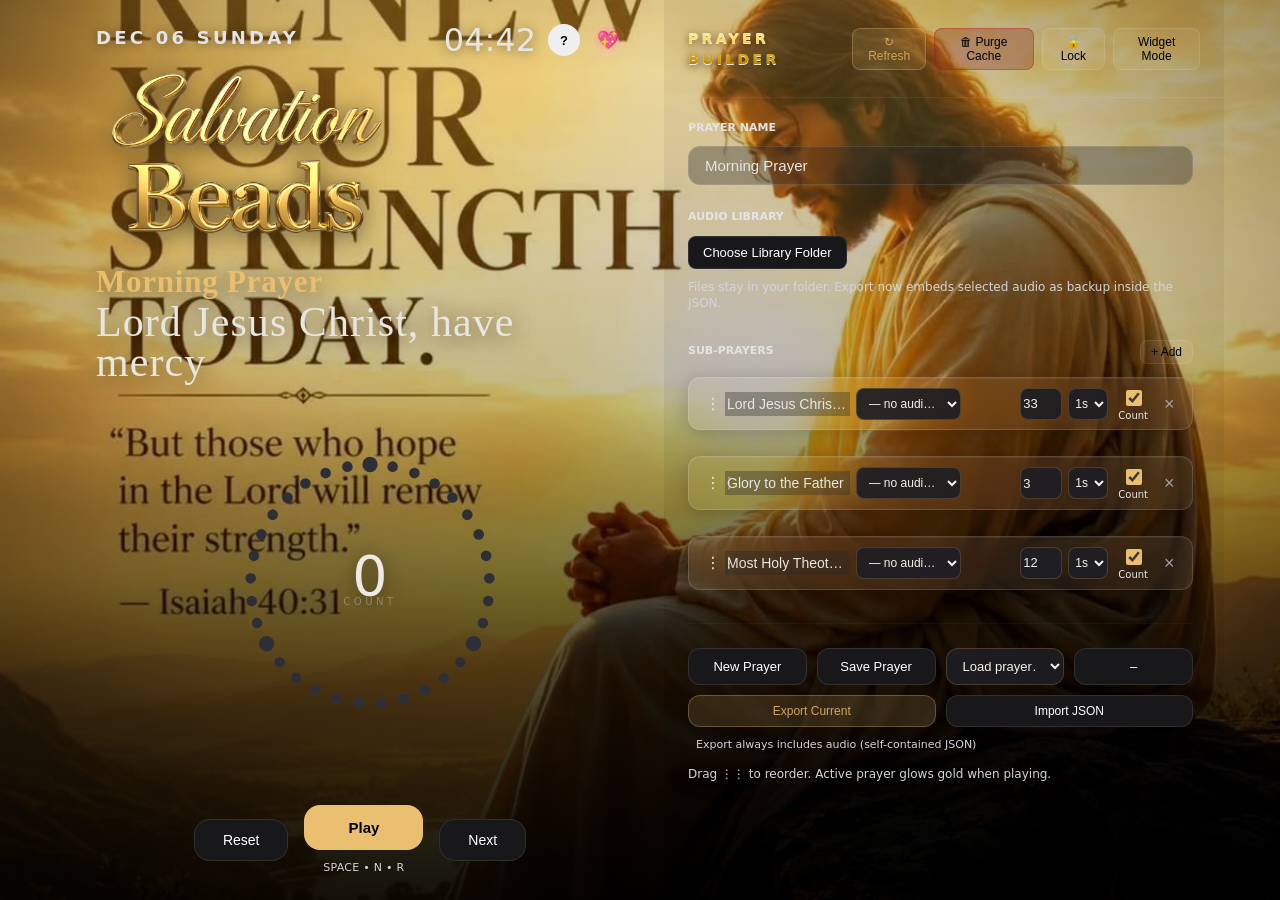
==== IndexApp.html @ ca75419f "Add files via upload" ====
<!DOCTYPE html>
<html lang="en">
<head>
<meta charset="UTF-8">
<meta name="viewport" content="width=device-width, initial-scale=1.0, maximum-scale=1.0">
<title>Salvation Beads</title>
<link rel="stylesheet" href="libs/tailwind.css">
<script src="libs/Sortable.min.js"></script>
<script src="libs/idb-keyval.js"></script>
<link href="fonts/fonts.css" rel="stylesheet">
<style>
:root { --accent:#B48425; }
html,body { background:#070708; color:#e8e6e1; overscroll-behavior:none; }
body { font-family:'Inter', system-ui, -apple-system, sans-serif; -webkit-font-smoothing:antialiased; }
.font-playfair { font-family:'Playfair Display', serif; }
.tabular { font-variant-numeric: tabular-nums; }

.glass-widget {
  background: rgba(15,15,18,0.72);
  backdrop-filter: blur(24px) saturate(1.2);
  -webkit-backdrop-filter: blur(24px) saturate(1.2);
  border: 1px solid rgba(255,255,255,0.12);
  border-radius: 24px;
  box-shadow: 0 20px 60px rgba(0,0,0,0.5);
}

.prayer-card {
  border:1px solid rgba(255,255,255,0.08);
  transition: all 0.35s cubic-bezier(0.2,0.8,0.2,1);
}
.prayer-card.active-prayer {
  border-color: var(--accent) !important;
  box-shadow: 0 0 0 2px var(--accent), 0 0 0 4px color-mix(in srgb, var(--accent) 20%, transparent), 0 0 24px color-mix(in srgb, var(--accent) 65%, transparent);
  animation: glowPulse 2s ease-in-out infinite;
  transform: translateZ(0);
}
@keyframes glowPulse {
  0%,100% { box-shadow: 0 0 0 2px var(--accent), 0 0 0 4px color-mix(in srgb, var(--accent) 20%, transparent), 0 0 20px color-mix(in srgb, var(--accent) 55%, transparent); }
  50% { box-shadow: 0 0 0 2px var(--accent), 0 0 0 6px color-mix(in srgb, var(--accent) 35%, transparent), 0 0 32px color-mix(in srgb, var(--accent) 90%, transparent); }
}

.prayer-card.clickable { cursor:pointer; }
.prayer-card.clickable:hover { background: rgba(255,255,255,0.08) !important; border-color: rgba(255,255,255,0.18) !important; }
.prayer-card.playable::after { content:'\25B6'; position:absolute; top:8px; right:10px; font-size:10px; color:var(--accent); opacity:0; transition: opacity 0.2s; }
.prayer-card.playable:hover::after { opacity:1; }

.no-glow .prayer-card.active-prayer {
  animation: none !important;
  box-shadow: none !important;
  border-width: 2px;
}

.bead { fill:#2E2E36; stroke: rgba(255,255,255,0.04); stroke-width:0.6; transition: fill 0.45s cubic-bezier(0.2,0.8,0.2,1), filter 0.45s, r 0.3s, opacity 0.4s; }
.bead-halo { fill: var(--accent); opacity:0; filter: blur(4px); transition: opacity 0.45s, transform 0.45s; pointer-events:none; }
.bead.active { fill: var(--accent); filter: drop-shadow(0 0 8px color-mix(in srgb, var(--accent) 90%, transparent)) drop-shadow(0 0 16px color-mix(in srgb, var(--accent) 70%, transparent)) drop-shadow(0 0 28px color-mix(in srgb, var(--accent) 45%, transparent)); }
.bead.active { r: 7.5; }
.bead.active + .bead-halo, .bead-halo.active { opacity: 0.42; }
.bead.dim { opacity:0.55; }

.resize-handle {
  position:absolute; bottom:8px; right:8px; width:22px; height:22px;
  cursor:nwse-resize; opacity:.6;
  background: linear-gradient(135deg, transparent 0%, transparent 50%, rgba(255,255,255,0.35) 50%, rgba(255,255,255,0.35) 60%, transparent 60%);
  border-radius:0 0 16px 0;
}
.resize-handle:hover { opacity:1; }



::-webkit-scrollbar { width:32px; height:32px; } 
::-webkit-scrollbar-track { background:rgba(10,10,12,0.35); } 
::-webkit-scrollbar-thumb { 
  background-color:#B48425;
  border-radius:16px; 
  border:4px solid rgba(10,10,12,0.35);
  /* thicker thumb - more visible grip */
  box-shadow: 
    inset 0 1px 0 rgba(0,0,0,0.4),
    inset 0 -1px 0 rgba(255,255,255,0.15),
    inset 0 4px 0 rgba(10,10,12,0.35),
    inset 0 -4px 0 rgba(10,10,12,0.35);
  min-height: 56px;
}
::-webkit-scrollbar-thumb:hover { 
  background-color:#d4a55f;
  border:3px solid rgba(10,10,12,0.35);
}
::-webkit-scrollbar-thumb:active {
  background-color:#e6b86e;
}
* { scrollbar-width: auto; scrollbar-color: #B48425 rgba(10,10,12,0.35); }

/* BLUE ALTERNATIVE - uncomment to use blue bar
::-webkit-scrollbar { width:32px; height:32px; } 
::-webkit-scrollbar-track { background:rgba(10,10,12,0.35); } 
::-webkit-scrollbar-thumb { 
  background-color:#B48425;
  border-radius:16px; 
  border:4px solid rgba(10,10,12,0.35);
  /* thicker thumb - more visible grip */
  box-shadow: 
    inset 0 1px 0 rgba(0,0,0,0.4),
    inset 0 -1px 0 rgba(255,255,255,0.15),
    inset 0 4px 0 rgba(10,10,12,0.35),
    inset 0 -4px 0 rgba(10,10,12,0.35);
  min-height: 56px;
}
::-webkit-scrollbar-thumb:hover { 
  background-color:#d4a55f;
  border:3px solid rgba(10,10,12,0.35);
}
::-webkit-scrollbar-thumb:active {
  background-color:#e6b86e;
}
* { scrollbar-width: auto; scrollbar-color: #B48425 rgba(10,10,12,0.35); }
*/


@media (max-width: 390px) {
  .prayer-card { padding:0.75rem !important; }
}

#cinematicBg.show { opacity:1 !important; }
#cinematicBg.kenburns {
  animation: kenBurnsSlow 12s ease-in-out infinite alternate;
  will-change: transform;
}
@keyframes kenBurnsSlow {
  0% { transform: scale(1) translate(0,0); }
  100% { transform: scale(1.18) translate(-2.0%, -2.2%); }
}
@media (prefers-reduced-motion: reduce) {
  #cinematicBg.kenburns { animation: none; }
}
#cinematicOverlay.show { opacity:1 !important; }

.theme-card.featured { grid-column: 1 / -1; aspect-ratio: 21/9; border: 2px solid var(--accent); }
.theme-card.featured .theme-info { background: linear-gradient(to top, rgba(0,0,0,0.94) 0%, rgba(0,0,0,0.4) 60%, transparent 100%); }
.saturated-badge { position:absolute; top:8px; right:8px; font-size:10px; padding:3px 8px; border-radius:999px; background: rgba(255,255,255,0.92); color:#000; font-weight:700; letter-spacing:0.04em; }


#themePicker {
  background: rgba(18,18,20,0.88);
  backdrop-filter: blur(28px) saturate(1.3);
  -webkit-backdrop-filter: blur(28px) saturate(1.3);
  border: 1px solid rgba(255,255,255,0.12);
  box-shadow: 0 24px 80px rgba(0,0,0,0.6), 0 0 0 1px rgba(255,255,255,0.05) inset;
}
.theme-card {
  position:relative; border-radius:18px; overflow:hidden; cursor:pointer;
  border:2px solid rgba(255,255,255,0.08); transition: all 0.35s cubic-bezier(0.2,0.8,0.2,1);
  aspect-ratio: 16/10; background:#111;
}
.theme-card:hover { transform: translateY(-3px) scale(1.02); border-color: rgba(255,255,255,0.22); box-shadow: 0 12px 32px rgba(0,0,0,0.4); }
.theme-card.active { border-color: var(--accent); box-shadow: 0 0 0 3px color-mix(in srgb, var(--accent) 28%, transparent), 0 16px 40px rgba(0,0,0,0.5); }
.theme-card img { width:100%; height:100%; object-fit:cover; transition: transform 0.6s ease; }
.theme-card:hover img { transform: scale(1.08); }
.theme-card .theme-info { position:absolute; inset:auto 0 0 0; background: linear-gradient(to top, rgba(0,0,0,0.92) 0%, rgba(0,0,0,0.5) 50%, transparent 100%); padding:12px 12px 10px; }
.theme-card .theme-dot { width:10px; height:10px; border-radius:50%; display:inline-block; box-shadow: 0 0 8px currentColor; }
.cinematic-active #rightPanel { background: rgba(11,11,14,0.05) !important; backdrop-filter: blur(16px) saturate(1.25); -webkit-backdrop-filter: blur(16px) saturate(1.25); }
.cinematic-active h1, .cinematic-active #prayerName { text-shadow: 0 2px 24px rgba(0,0,0,0.6), 0 0 40px color-mix(in srgb, var(--accent) 30%, transparent); }
.cinematic-active #dateLabel, .cinematic-active #timeLabel { text-shadow: 0 1px 12px rgba(0,0,0,0.5); }

/* subtle vignette for cinematic */
.cinematic-active::after { content:''; position:fixed; inset:0; z-index:1; pointer-events:none; background: radial-gradient(ellipse at center, transparent 60%, rgba(0,0,0,0.35) 100%); }



/* --- LUX GOLD TITLE from image_f8ab80.png --- */
.gold-salvation-stack {
  display:flex;
  flex-direction:column;
  align-items:flex-start;
  line-height:0.82;
  margin-bottom: 6px;
}
.gold-salvation-stack .line1 {
  font-family:'Inter', system-ui, sans-serif;
  font-weight:800;
  font-size: clamp(32px, 6.5vw, 52px);
  letter-spacing: 0.04em;
  text-transform: uppercase;
  background: linear-gradient(180deg, #F5E6A8 0%, #E8C96A 18%, #C99700 48%, #9A7A0A 78%, #6B4F04 100%);
  -webkit-background-clip:text;
  background-clip:text;
  -webkit-text-fill-color: transparent;
  color: transparent;
  filter: drop-shadow(0 1px 0 rgba(255,248,220,0.8)) drop-shadow(0 4px 8px rgba(0,0,0,0.4));
  -webkit-text-stroke: 0.6px rgba(90,64,0,0.5);
}
.gold-salvation-stack .line2 {
  font-family:'Playfair Display', serif;
  font-weight:500;
  font-style: italic;
  font-size: clamp(30px, 6vw, 48px);
  letter-spacing: 0.02em;
  text-transform: uppercase;
  margin-top: 2px;
  background: linear-gradient(180deg, #FFF2C2 0%, #FFD86B 22%, #C99700 58%, #8B6508 100%);
  -webkit-background-clip:text;
  background-clip:text;
  -webkit-text-fill-color: transparent;
  color: transparent;
  filter: drop-shadow(0 1px 0 rgba(255,248,220,0.6)) drop-shadow(0 3px 6px rgba(0,0,0,0.35));
  opacity: 0.95;
}
.gold-salvation-stack .underline {
  display:block;
  width: 86px;
  height: 1px;
  margin-top: 12px;
  background: linear-gradient(90deg, transparent 0%, #C99700 20%, #C99700 80%, transparent 100%);
  opacity: 0.6;
}


/* --- Prayer Name gets theme glow color (release fix) --- */
.theme-glow-text {
  color: var(--accent);
  text-shadow: 0 0 14px color-mix(in srgb, var(--accent) 55%, transparent), 0 0 28px color-mix(in srgb, var(--accent) 35%, transparent), 0 2px 12px rgba(0,0,0,0.5);
  transition: color 0.45s ease, text-shadow 0.45s ease;
}
.cinematic-active .theme-glow-text {
  text-shadow: 0 0 18px color-mix(in srgb, var(--accent) 70%, transparent), 0 0 36px color-mix(in srgb, var(--accent) 45%, transparent), 0 3px 20px rgba(0,0,0,0.6);
}

/* 40% bigger middle text - v12 enhancement */
#prayerName { text-shadow: 0 2px 20px rgba(0,0,0,0.4); }
#subPrayerName { text-shadow: 0 2px 24px rgba(0,0,0,0.55), 0 0 40px color-mix(in srgb, var(--accent) 18%, transparent); }
@media (max-width: 640px) {
  #prayerName { font-size: 26px !important; }
  #subPrayerName { font-size: 32px !important; line-height:1.05 !important; }
}


/* V11 POLISH - white text everywhere, thinner rows, transparent X, 2-col themes, shorter audio dropdown, fixed beads */
.sub-name, .prayer-card, .prayer-card * { color: #e8e6e1 !important; }
.prayer-card input, .prayer-card select, #prayerTitle, #loadPrayer { color: #e8e6e1 !important; background-color: rgba(39,39,42,0.35) !important; border-color: rgba(255,255,255,0.12) !important; }
.prayer-card input::placeholder { color: rgba(232,230,225,0.45) !important; }
.repeats, .pause, .audio-select { color: #e8e6e1 !important; }
.del { background: transparent !important; border: none !important; box-shadow: none !important; color: #a1a1aa !important; }
.del:hover { color: #f87171 !important; }
.insert-zone { height: 10px !important; margin: -4px 0 !important; display: flex !important; align-items: center; }
.insert-zone .insert-btn { opacity: 0; transition: opacity 0.15s; }
.insert-zone:hover .insert-btn { opacity: 1 !important; }
.prayer-card { padding: 0.55rem 0.75rem !important; min-height: 0 !important; }
.prayer-card .repeats, .prayer-card .pause, .prayer-card .audio-select { height: 32px !important; }
#themeGrid { grid-template-columns: repeat(2, minmax(0,1fr)) !important; gap: 0.75rem !important; }
.theme-card { border-radius: 14px !important; aspect-ratio: 16/10 !important; }
.theme-card.featured { grid-column: 1 / -1 !important; aspect-ratio: 21/9 !important; }
@media (min-width: 1024px) { #themeGrid { grid-template-columns: repeat(3, minmax(0,1fr)) !important; } }
@media (max-width: 640px) { #themeGrid { grid-template-columns: 1fr !important; } }
/* Horizontal scrollbar restored - no left-fixed to keep beads circle */

#prayerList { width:100%; max-width:100%; box-sizing:border-box; }



/* GRID FIX for offline - restores 4-col / 2-col bottom buttons */
.grid { display: grid; }
.grid-cols-4 { grid-template-columns: repeat(4, minmax(0, 1fr)); }
.grid-cols-2 { grid-template-columns: repeat(2, minmax(0, 1fr)); }
.gap-2\.5 { gap: 0.625rem; }
.col-span-1 { grid-column: span 1 / span 1; }





.prayer-card{
  flex-wrap:nowrap !important;
  width:100% !important;
  max-width:100% !important;
  min-width:0 !important;
  box-sizing:border-box !important;
  gap:6px !important;
  align-items:center !important;
}
.prayer-card .drag-handle{flex:0 0 18px !important;width:18px !important;min-width:18px !important;max-width:18px !important;text-align:center}
.prayer-card .sub-name{
  flex:0 1 26% !important;
  width:26% !important;
  min-width:60px !important;
  max-width:26% !important;
  box-sizing:border-box !important;
  overflow:hidden;
  text-overflow:ellipsis;
  white-space:nowrap;
}
.prayer-card .audio-select{
  flex:0 1 22% !important;
  width:22% !important;
  min-width:75px !important;
  max-width:22% !important;
  box-sizing:border-box !important;
  white-space:nowrap !important;
  overflow:hidden !important;
  text-overflow:ellipsis !important;
  display:block;
}
.prayer-card .audio-select option{
  max-width:100%;
  overflow:hidden;
  text-overflow:ellipsis;
  white-space:nowrap;
}
/* keep select box fixed even when option text is very long */
.prayer-card select.audio-select{
  text-overflow:ellipsis !important;
}
.prayer-card .repeats{
  flex:0 0 34px !important;
  width:34px !important;
  min-width:34px !important;
  max-width:34px !important;
  box-sizing:border-box !important;
  padding-left:2px !important;
  padding-right:2px !important;
}
.prayer-card .pause{
  flex:0 0 36px !important;
  width:36px !important;
  min-width:36px !important;
  max-width:36px !important;
  box-sizing:border-box !important;
  padding-left:2px !important;
  padding-right:2px !important;
}
.prayer-card .count-wrap{flex:0 0 auto !important;white-space:nowrap !important}
.prayer-card .del{flex:0 0 22px !important;width:22px !important;min-width:22px !important;max-width:22px !important}
.prayer-card > div.flex.items-center{flex-wrap:nowrap !important;gap:6px !important;flex:0 0 auto !important;min-width:0}


/* --- FIX v13.3 FINAL: Single-row locked + scrollbars restored --- */
/* Builder container - MUST keep both scrollbars */
#rightPanel {
  min-width:0 !important;
  display:flex !important;
  flex-direction:column !important;
}
@media (min-width: 1280px) {
  #rightPanel {
    height:100vh !important;
    max-height:100vh !important;
    position:sticky !important;
    top:0 !important;
    overflow:hidden !important;
  }
}
#rightPanel > div.flex-1 {
  flex:1 1 0% !important;
  min-height:0 !important;
  min-width:0 !important;
  overflow-y:auto !important;
  overflow-x:auto !important;
  scrollbar-gutter:stable !important;
  -webkit-overflow-scrolling:touch !important;
}
/* Force visible gold scrollbars for builder */
#rightPanel > div.flex-1::-webkit-scrollbar {
  width:16px !important;
  height:16px !important;
  display:block !important;
}
#rightPanel > div.flex-1::-webkit-scrollbar-track {
  background:rgba(10,10,12,0.55) !important;
}
#rightPanel > div.flex-1::-webkit-scrollbar-thumb {
  background-color:#B48425 !important;
  border-radius:8px !important;
  border:3px solid rgba(10,10,12,0.55) !important;
  min-height:40px !important;
}
#rightPanel > div.flex-1 {
  scrollbar-width:thin !important;
  scrollbar-color:#B48425 rgba(10,10,12,0.55) !important;
}

#prayerList{
  width:100% !important;
  max-width:100% !important;
  min-width:0 !important;
  box-sizing:border-box !important;
}

/* Single row: ⋮⋮ | Name 26% 60px | Audio 22% 75px | 34px | 36px | Count | X */
.prayer-card{
  flex-wrap:nowrap !important;
  width:100% !important;
  max-width:100% !important;
  min-width:0 !important;
  box-sizing:border-box !important;
  gap:6px !important;
  align-items:center !important;
}
.prayer-card .drag-handle{flex:0 0 18px !important;width:18px !important;min-width:18px !important;max-width:18px !important;text-align:center}
.prayer-card .sub-name{
  flex:0 1 26% !important;
  width:26% !important;
  min-width:60px !important;
  max-width:26% !important;
  box-sizing:border-box !important;
  overflow:hidden !important;
  text-overflow:ellipsis !important;
  white-space:nowrap !important;
}
.prayer-card .audio-select{
  flex:0 1 22% !important;
  width:22% !important;
  min-width:75px !important;
  max-width:22% !important;
  box-sizing:border-box !important;
  white-space:nowrap !important;
  overflow:hidden !important;
  text-overflow:ellipsis !important;
  display:block !important;
}
.prayer-card .repeats{
  flex:0 0 34px !important;
  width:34px !important;
  min-width:34px !important;
  max-width:34px !important;
  box-sizing:border-box !important;
  padding-left:2px !important;
  padding-right:2px !important;
}
.prayer-card .pause{
  flex:0 0 36px !important;
  width:36px !important;
  min-width:36px !important;
  max-width:36px !important;
  box-sizing:border-box !important;
  padding-left:2px !important;
  padding-right:2px !important;
}
.prayer-card .count-wrap{flex:0 0 auto !important;white-space:nowrap !important}
.prayer-card .del{flex:0 0 22px !important;width:22px !important;min-width:22px !important;max-width:22px !important}
.prayer-card > div.flex.items-center{flex-wrap:nowrap !important;gap:6px !important;flex:0 0 auto !important;min-width:0 !important}


/* --- POLISH v13.4: Audio-select dropdown visibility --- */
.prayer-card .audio-select,
.prayer-card .pause,
.prayer-card .repeats,
#loadPrayer {
  background-color: rgba(30,30,35,0.92) !important;
  background: rgba(30,30,35,0.92) !important;
  color:#f5f1e8 !important;
  border-color: rgba(212,165,95,0.25) !important;
}
.prayer-card .audio-select option,
.prayer-card .pause option,
#loadPrayer option {
  background-color:#1e1e22 !important;
  background:#1e1e22 !important;
  color:#f5f1e8 !important;
  padding:6px 8px !important;
}
.prayer-card .audio-select:focus,
.prayer-card .pause:focus {
  border-color: rgba(212,165,95,0.55) !important;
  box-shadow:0 0 0 2px rgba(180,132,37,0.25) !important;
}


/* --- POLISH v13.4: Thicker scrollbars --- */
/* Prayer builder scrollbar - wider */
#rightPanel > div.flex-1::-webkit-scrollbar {
  width:22px !important;
  height:22px !important;
}
#rightPanel > div.flex-1::-webkit-scrollbar-thumb {
  background-color:#B48425 !important;
  border-radius:10px !important;
  border:4px solid rgba(10,10,12,0.55) !important;
  min-height:48px !important;
}
#rightPanel > div.flex-1::-webkit-scrollbar-track {
  background:rgba(10,10,12,0.65) !important;
}
/* Firefox */
#rightPanel > div.flex-1 {
  scrollbar-width:auto !important;
  scrollbar-color:#B48425 rgba(10,10,12,0.65) !important;
}

/* Audio-select dropdown scrollbar - 1/2 thicker (was ~12px, now 18px) */
.prayer-card .audio-select::-webkit-scrollbar,
.prayer-card .pause::-webkit-scrollbar,
#loadPrayer::-webkit-scrollbar {
  width:18px !important;
  height:18px !important;
}
.prayer-card .audio-select::-webkit-scrollbar-thumb,
.prayer-card .pause::-webkit-scrollbar-thumb,
#loadPrayer::-webkit-scrollbar-thumb {
  background-color:#B48425 !important;
  border-radius:8px !important;
  border:3px solid #1e1e22 !important;
}
.prayer-card .audio-select,
.prayer-card .pause {
  scrollbar-width:auto !important;
  scrollbar-color:#B48425 #1e1e22 !important;
}


/* --- POLISH v13.4: Wider counter boxes --- */
.prayer-card .repeats{
  flex:0 0 42px !important;
  width:42px !important;
  min-width:42px !important;
  max-width:42px !important;
}
.prayer-card .pause{
  flex:0 0 40px !important;
  width:40px !important;
  min-width:40px !important;
  max-width:40px !important;
}


/* --- POLISH v13.4: Flamboyant golden PRAYER BUILDER title --- */
#rightPanel > div:first-child h2 {
  color:#FFD86B !important;
  background: linear-gradient(180deg, #FFF8DC 0%, #FFEB9E 12%, #FFD86B 28%, #E8B44A 52%, #C99700 78%, #8B5E00 100%) !important;
  -webkit-background-clip:text !important;
  background-clip:text !important;
  -webkit-text-fill-color:transparent !important;
  filter: drop-shadow(0 1px 0 rgba(255,248,220,0.9)) drop-shadow(0 2px 4px rgba(0,0,0,0.5)) drop-shadow(0 0 12px rgba(212,165,95,0.65)) drop-shadow(0 0 24px rgba(180,132,37,0.45)) !important;
  font-weight:900 !important;
  letter-spacing:0.24em !important;
  font-size:14px !important;
  text-transform:uppercase !important;
}


/* --- POLISH v13.5: Theme selector button transparent --- */
#themeBtn {
  background: transparent !important;
  background-color: transparent !important;
  backdrop-filter: none !important;
  -webkit-backdrop-filter: none !important;
  box-shadow: none !important;
}
#themeBtn:hover {
  background: rgba(255,255,255,0.06) !important;
}
#closeThemePicker {
  background: transparent !important;
  background-color: transparent !important;
}
#randomThemeBtn {
  background: transparent !important;
  background-color: transparent !important;
  border:1px solid rgba(255,255,255,0.12) !important;
}
#meccaDayNightBtn {
  /* keep its white style? user only said theme selector button - leave this if needed */
}


/* --- FIX v13.6: Space between sub-prayer rows for insert button visibility --- */
#prayerList {
  display:flex !important;
  flex-direction:column !important;
  gap:14px !important;
}
.prayer-card {
  margin:2px 0 !important;
}
.insert-zone {
  height:24px !important;
  min-height:24px !important;
  margin:0 !important;
  display:flex !important;
  align-items:center !important;
  justify-content:center !important;
  position:relative !important;
  z-index:2 !important;
}
.insert-zone > div {
  height:1px !important;
  background:rgba(255,255,255,0.12) !important;
}
.insert-zone:hover > div {
  background:rgba(212,165,95,0.7) !important;
}
.insert-zone .insert-btn {
  width:26px !important;
  height:26px !important;
  font-size:16px !important;
  line-height:1 !important;
  border-radius:9999px !important;
  background:#1e1e22 !important;
  border:1px solid rgba(255,255,255,0.18) !important;
  color:#a1a1aa !important;
  opacity:0 !important;
  transform:translate(-50%,-50%) scale(0.9) !important;
  transition: all 0.18s ease !important;
  box-shadow:0 2px 10px rgba(0,0,0,0.5) !important;
}
.insert-zone:hover .insert-btn {
  opacity:1 !important;
  transform:translate(-50%,-50%) scale(1) !important;
  color:#d4a55f !important;
  border-color:rgba(212,165,95,0.6) !important;
  background:#27272a !important;
}


/* --- FIX v13.7: No divider line + narrow gap 1/3 --- */
#prayerList {
  display:flex !important;
  flex-direction:column !important;
  gap:5px !important; /* 1/3 of previous 14px */
}
.prayer-card {
  margin:1px 0 !important;
}
/* Remove divider line */
.insert-zone > div,
.insert-zone .absolute.inset-x-0,
.insert-zone div.h-px {
  display:none !important;
  background:transparent !important;
  height:0 !important;
}
/* Narrow insert zone but keep + visible on hover */
.insert-zone {
  height:14px !important;
  min-height:14px !important;
  margin:0 !important;
  display:flex !important;
  align-items:center !important;
  justify-content:center !important;
  position:relative !important;
  z-index:2 !important;
  background:transparent !important;
  border:none !important;
}
.insert-zone .insert-btn {
  width:22px !important;
  height:22px !important;
  font-size:14px !important;
  line-height:1 !important;
  border-radius:9999px !important;
  background:#1e1e22 !important;
  border:1px solid rgba(255,255,255,0.18) !important;
  color:#a1a1aa !important;
  opacity:0 !important;
  transform:translate(-50%,-50%) scale(0.9) !important;
  transition: all 0.18s ease !important;
  box-shadow:0 2px 10px rgba(0,0,0,0.5) !important;
}
.insert-zone:hover .insert-btn {
  opacity:1 !important;
  transform:translate(-50%,-50%) scale(1) !important;
  color:#d4a55f !important;
  border-color:rgba(212,165,95,0.6) !important;
  background:#27272a !important;
}


/* --- FIX v13.9: Glow adopts accent + delete button visible --- */
.theme-card .delete-custom {
  opacity:1 !important;
  pointer-events:auto !important;
}
.theme-card:hover .delete-custom {
  background:rgba(220,38,38,0.9) !important;
}
.theme-card .custom-badge {
  left:8px !important;
  right:auto !important;
  z-index:5 !important;
}
/* Make glow pick up accent color more strongly */
.theme-glow-text {
  color: var(--accent) !important;
  text-shadow: 
    0 0 12px color-mix(in srgb, var(--accent) 80%, transparent),
    0 0 28px color-mix(in srgb, var(--accent) 55%, transparent),
    0 0 50px color-mix(in srgb, var(--accent) 35%, transparent),
    0 2px 12px rgba(0,0,0,0.6) !important;
  transition: color 0.5s ease, text-shadow 0.5s ease !important;
}
.cinematic-active .theme-glow-text {
  text-shadow: 
    0 0 16px color-mix(in srgb, var(--accent) 90%, transparent),
    0 0 36px color-mix(in srgb, var(--accent) 65%, transparent),
    0 0 60px color-mix(in srgb, var(--accent) 40%, transparent),
    0 3px 20px rgba(0,0,0,0.7) !important;
}
#subPrayerName {
  text-shadow: 
    0 2px 24px rgba(0,0,0,0.6),
    0 0 30px color-mix(in srgb, var(--accent) 35%, transparent),
    0 0 60px color-mix(in srgb, var(--accent) 18%, transparent) !important;
}
.cinematic-active #prayerName {
  text-shadow: 
    0 2px 24px rgba(0,0,0,0.65),
    0 0 40px color-mix(in srgb, var(--accent) 55%, transparent),
    0 0 70px color-mix(in srgb, var(--accent) 30%, transparent) !important;
}


/* --- ENHANCEMENT v14.0: Prayer Builder Transparent (boxes & buttons keep borders) --- */
#rightPanel{
  background: transparent !important;
  background-color: transparent !important;
  backdrop-filter: none !important;
  -webkit-backdrop-filter: none !important;
  border: none !important;
  border-left: none !important;
  box-shadow: none !important;
}
#rightPanel > div:first-child{
  background: transparent !important;
  background-color: transparent !important;
  backdrop-filter: none !important;
  -webkit-backdrop-filter: none !important;
  border-bottom: 1px solid rgba(255,255,255,0.06) !important;
}
#rightPanel > div.flex-1{
  background: transparent !important;
  background-color: transparent !important;
}
#rightPanel > div:first-child h2{
  opacity: 1 !important;
}
#prayerList .prayer-card{
  background: rgba(20,20,24,0.72) !important;
  backdrop-filter: blur(16px) !important;
  -webkit-backdrop-filter: blur(16px) !important;
}
/* --- ENHANCEMENT v14.0: Theme button heart icon --- */
#themeBtn{
  font-size: 18px !important;
  line-height: 1 !important;
  filter: drop-shadow(0 0 6px rgba(255,105,180,0.55));
  transition: transform 0.2s ease, filter 0.2s ease !important;
}
#themeBtn:hover{
  transform: scale(1.12) !important;
  filter: drop-shadow(0 0 10px rgba(255,105,180,0.85)) drop-shadow(0 0 18px rgba(255,105,180,0.45)) !important;
  background: rgba(255,105,180,0.08) !important;
}


/* === V14.5 FINAL FIX: transparent builder + light glass + glow restored + widget transparent + help === */
#rightPanel{
  background: transparent !important;
  background-color: transparent !important;
  backdrop-filter: none !important;
  -webkit-backdrop-filter: none !important;
  border: none !important;
  border-left: none !important;
  box-shadow: none !important;
}
#rightPanel > div:first-child{
  background: transparent !important;
  background-color: transparent !important;
  backdrop-filter: none !important;
  -webkit-backdrop-filter: none !important;
  border-bottom: 1px solid rgba(255,255,255,0.06) !important;
}
#rightPanel > div.flex-1{
  background: transparent !important;
  background-color: transparent !important;
}
#rightPanel > div:first-child h2{
  opacity: 1 !important;
}
#prayerList .prayer-card{
  background: rgba(255,255,255,0.07) !important;
  background-color: rgba(255,255,255,0.07) !important;
  backdrop-filter: blur(18px) saturate(1.25) !important;
  -webkit-backdrop-filter: blur(18px) saturate(1.25) !important;
  border: 1px solid rgba(255,255,255,0.14) !important;
  box-shadow: 0 4px 20px rgba(0,0,0,0.22), inset 0 1px 0 rgba(255,255,255,0.06) !important;
  transition: all 0.35s cubic-bezier(0.2,0.8,0.2,1) !important;
}
#prayerList .prayer-card:hover{
  background: rgba(255,255,255,0.10) !important;
  background-color: rgba(255,255,255,0.10) !important;
  border-color: rgba(255,255,255,0.20) !important;
}
#prayerList .prayer-card.active-prayer{
  background: rgba(255,255,255,0.11) !important;
  background-color: rgba(255,255,255,0.11) !important;
  border-color: var(--accent) !important;
  box-shadow: 0 0 0 2px var(--accent), 0 0 0 4px color-mix(in srgb, var(--accent) 20%, transparent), 0 0 24px color-mix(in srgb, var(--accent) 65%, transparent), 0 0 48px color-mix(in srgb, var(--accent) 28%, transparent) !important;
  animation: glowPulse 2s ease-in-out infinite !important;
}
#widgetWindow{
  background: transparent !important;
  background-color: transparent !important;
  backdrop-filter: none !important;
  -webkit-backdrop-filter: none !important;
  border: none !important;
  box-shadow: none !important;
}
#widgetWindow.glass-widget{
  background: transparent !important;
  background-color: transparent !important;
  backdrop-filter: none !important;
  -webkit-backdrop-filter: none !important;
  border: none !important;
  box-shadow: none !important;
}
#forestBg{ background: transparent !important; }
#widgetOverlay{ background: transparent !important; }
#themeBtn{
  font-size: 18px !important;
  line-height: 1 !important;
  filter: drop-shadow(0 0 6px rgba(255,105,180,0.55));
  transition: transform 0.2s ease, filter 0.2s ease !important;
}
#themeBtn:hover{
  transform: scale(1.12) !important;
  filter: drop-shadow(0 0 10px rgba(255,105,180,0.85)) drop-shadow(0 0 18px rgba(255,105,180,0.45)) !important;
  background: rgba(255,105,180,0.08) !important;
}



}


/* === WIDGET FIX - transparent bg only border === */
#widgetWindow{
  background: transparent !important;
  background-color: transparent !important;
  backdrop-filter: none !important;
  -webkit-backdrop-filter: none !important;
  border: 1.5px solid rgba(234,192,112,0.38) !important;
  box-shadow: none !important;
  border-radius: 20px !important;
}
#widgetWindow.glass-widget{
  background: transparent !important;
  background-color: transparent !important;
  backdrop-filter: none !important;
  -webkit-backdrop-filter: none !important;
  border: 1.5px solid rgba(234,192,112,0.38) !important;
  border-radius: 20px !important;
  box-shadow: none !important;
}
#widgetOverlay{
  background: rgba(0,0,0,0.24) !important;
}
#widgetHeader{ cursor:grab; border-bottom:1px solid rgba(234,192,112,0.18) !important; }

#streakDisplay{ display:none !important; } #todayProgress{ display:none !important; }
</style>
</head>
<body class="antialiased selection:bg-[#B48425]/30">
  <!-- Forest Background for Widget -->
  <div id="forestBg" class="fixed inset-0 opacity-0 transition-opacity duration-700 pointer-events-none" style="z-index:5; background-image:none; background-size:cover; background-position:center; filter:brightness(0.62) saturate(1.1);"></div>
  <!-- Cinematic Theme Backgrounds -->
  <div id="cinematicBg" class="fixed inset-0 opacity-0 pointer-events-none" style="z-index:0; background-size:cover; background-position:center; filter:brightness(0.88) saturate(1.08); transition: opacity 1.2s cubic-bezier(0.2,0.8,0.2,1);"></div>
  <div id="cinematicOverlay" class="fixed inset-0 opacity-0 pointer-events-none" style="z-index:1; transition: opacity 1s ease;"></div>
  </div>

  <!-- MAIN APP WRAPPER - magazine margins -->
  <div class="mx-auto w-full max-w-[1720px] px-3 sm:px-6 lg:px-10 xl:px-14 2xl:px-20">
    <div id="app" class="relative z-10 min-h-screen w-full flex flex-col xl:flex-row transition-opacity duration-300">
    <!-- LEFT PRAYER VIEW -->
    <section class="flex-1 xl:w-[58%] min-h-[100dvh] flex flex-col px-6 sm:px-10 lg:px-14 py-6">
      <!-- Top Bar - BIGGER TIME AND DAY -->
      <div class="flex justify-between items-start w-full">
        <div>
          <div id="dateLabel" class="text-[18px] font-semibold tracking-[0.18em] uppercase text-zinc-200"></div>
                    <div id="streakDisplay" class="hidden" style="display:none !important"></div>
          <div id="todayProgress" class="mt-1 text-[10px] tracking-wide text-amber-500 hidden"></div>
        </div>
        <div class="flex items-center gap-3">
          <div id="timeLabel" class="text-[32px] font-light tabular leading-none text-zinc-100"></div>
          <button id="helpBtn" class="w-8 h-8 rounded-full border border-white/10 grid place-items-center hover:bg-white/10 active:scale-95 transition text-[13px] font-bold leading-none" title="Help & Guide">?</button>
          <button id="themeBtn" class="w-8 h-8 rounded-full border border-white/10 grid place-items-center hover:bg-white/5 active:scale-95 transition text-[16px] leading-none" title="Change theme">💖</button>
        </div>
      </div>

      <!-- Title - BIGGER WITH DYNAMIC PRAYER NAME -->
      <div class="mt-2 sm:mt-3">
        <div class="gold-lux-title-wrap" style="display:flex; align-items:center; margin-top:-14px; margin-bottom:0px;">
          <img src="[data-uri]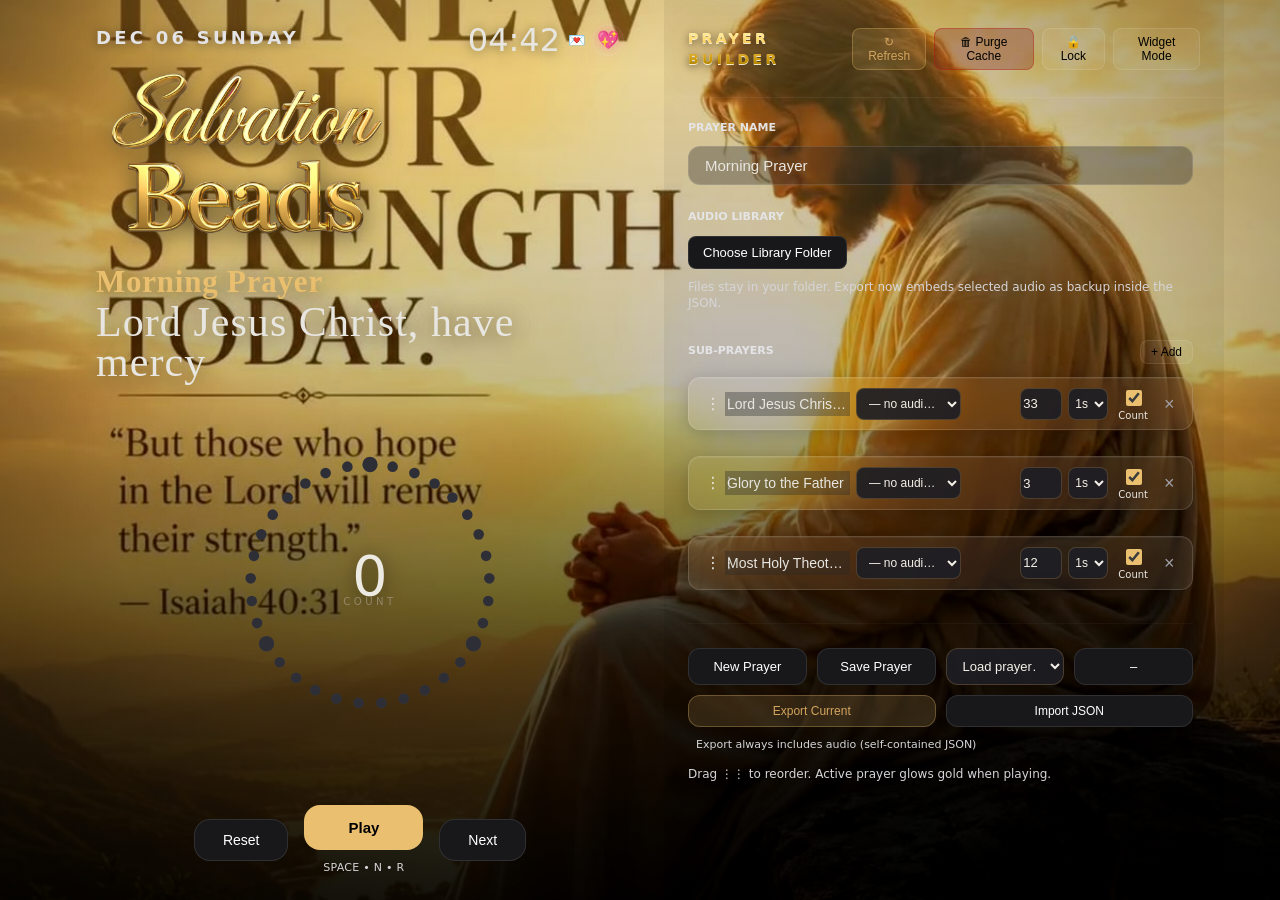
